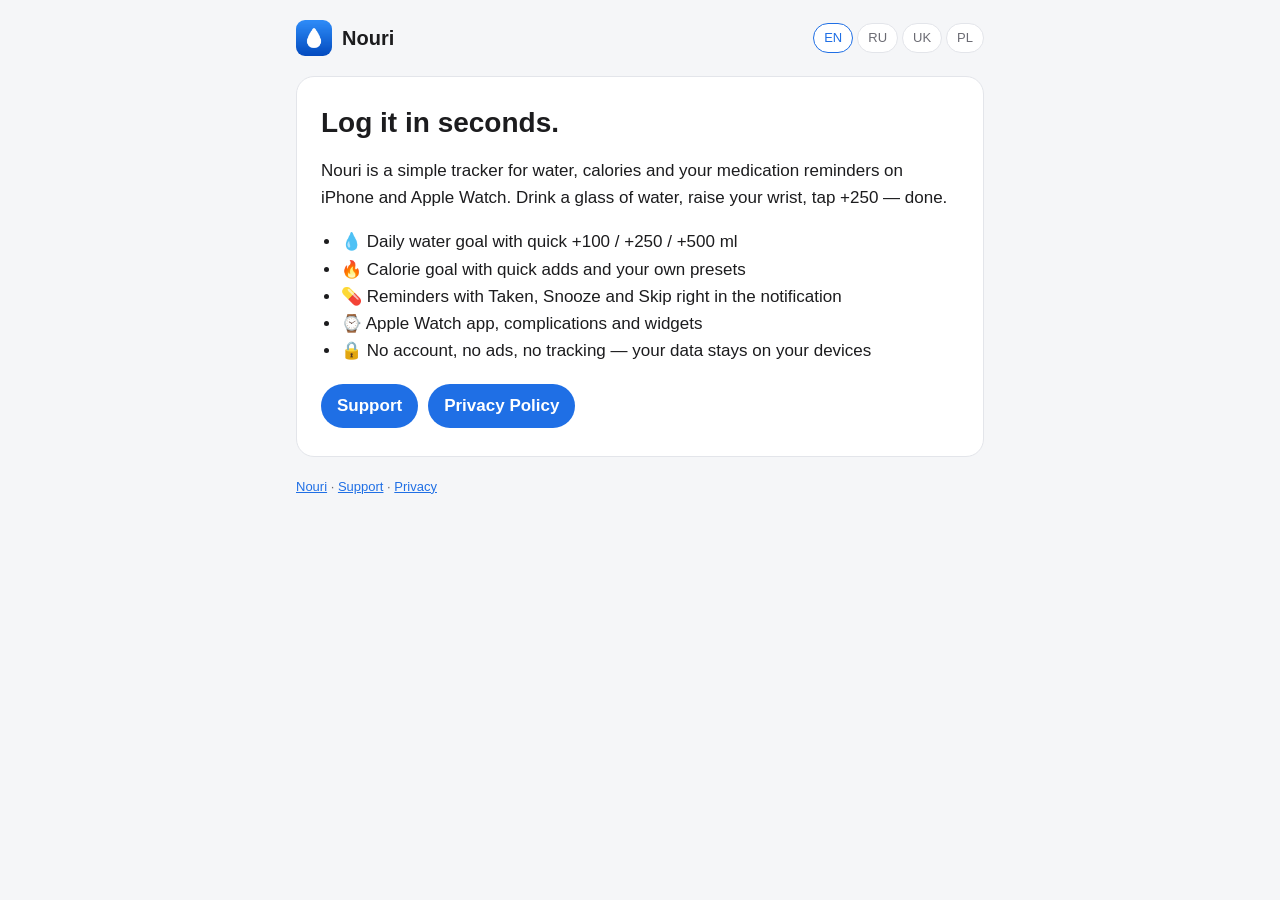
==== docs/index.html @ efb06db9 "feat: add support and privacy docs" ====
<!doctype html>
<html lang="en">
<head>
  <meta charset="utf-8">
  <meta name="viewport" content="width=device-width, initial-scale=1">
  <title>Nouri — Water, calories and medication reminders</title>
  <meta name="description" content="Log water, calories and medications in seconds on iPhone and Apple Watch.">
  <link rel="icon" href="icon.png">
  <link rel="stylesheet" href="style.css">
  <script defer src="i18n.js"></script>
</head>
<body>
<header>
  <a class="brand" href="index.html" data-internal><img src="icon.png" alt="">Nouri</a>
  <nav class="langs" aria-label="Language">
    <button data-set-lang="en">EN</button>
    <button data-set-lang="ru">RU</button>
    <button data-set-lang="uk">UK</button>
    <button data-set-lang="pl">PL</button>
  </nav>
</header>

<main>

<article data-lang="en" data-title="Nouri — Water, calories and medication reminders">
  <h1>Log it in seconds.</h1>
  <p>Nouri is a simple tracker for water, calories and your medication reminders on iPhone and Apple Watch. Drink a glass of water, raise your wrist, tap +250 — done.</p>
  <ul>
    <li>💧 Daily water goal with quick +100 / +250 / +500 ml</li>
    <li>🔥 Calorie goal with quick adds and your own presets</li>
    <li>💊 Reminders with Taken, Snooze and Skip right in the notification</li>
    <li>⌚ Apple Watch app, complications and widgets</li>
    <li>🔒 No account, no ads, no tracking — your data stays on your devices</li>
  </ul>
  <div class="links">
    <a href="support.html" data-internal>Support</a>
    <a href="privacy.html" data-internal>Privacy Policy</a>
  </div>
</article>

<article data-lang="ru" data-title="Nouri — вода, калории и напоминания о лекарствах" hidden>
  <h1>Запись за секунды.</h1>
  <p>Nouri — простой трекер воды, калорий и напоминаний о лекарствах для iPhone и Apple Watch. Выпили стакан воды, подняли запястье, нажали +250 — готово.</p>
  <ul>
    <li>💧 Дневная цель по воде и быстрые +100 / +250 / +500 мл</li>
    <li>🔥 Цель по калориям, быстрое добавление и свои шаблоны</li>
    <li>💊 Напоминания с кнопками «Принято», «Отложить» и «Пропустить» прямо в уведомлении</li>
    <li>⌚ Приложение для Apple Watch, расширения циферблата и виджеты</li>
    <li>🔒 Без аккаунта, рекламы и отслеживания — данные остаются на ваших устройствах</li>
  </ul>
  <div class="links">
    <a href="support.html" data-internal>Поддержка</a>
    <a href="privacy.html" data-internal>Конфиденциальность</a>
  </div>
</article>

<article data-lang="uk" data-title="Nouri — вода, калорії та нагадування про ліки" hidden>
  <h1>Запис за секунди.</h1>
  <p>Nouri — простий трекер води, калорій і нагадувань про ліки для iPhone та Apple Watch. Випили склянку води, підняли зап'ясток, натиснули +250 — готово.</p>
  <ul>
    <li>💧 Денна мета з води та швидкі +100 / +250 / +500 мл</li>
    <li>🔥 Мета з калорій, швидке додавання й власні шаблони</li>
    <li>💊 Нагадування з кнопками «Прийнято», «Відкласти» й «Пропустити» просто в сповіщенні</li>
    <li>⌚ Застосунок для Apple Watch, ускладнення циферблата й віджети</li>
    <li>🔒 Без облікового запису, реклами й відстеження — дані залишаються на ваших пристроях</li>
  </ul>
  <div class="links">
    <a href="support.html" data-internal>Підтримка</a>
    <a href="privacy.html" data-internal>Конфіденційність</a>
  </div>
</article>

<article data-lang="pl" data-title="Nouri — woda, kalorie i przypomnienia o lekach" hidden>
  <h1>Zapis w kilka sekund.</h1>
  <p>Nouri to prosty dziennik wody, kalorii i przypomnień o lekach na iPhone’a i Apple Watch. Wypij szklankę wody, unieś nadgarstek, stuknij +250 — gotowe.</p>
  <ul>
    <li>💧 Dzienny cel wody i szybkie +100 / +250 / +500 ml</li>
    <li>🔥 Cel kaloryczny, szybkie dodawanie i własne szablony</li>
    <li>💊 Przypomnienia z przyciskami „Przyjęto”, „Odłóż” i „Pomiń” prosto w powiadomieniu</li>
    <li>⌚ Aplikacja na Apple Watch, komplikacje i widżety</li>
    <li>🔒 Bez konta, reklam i śledzenia — dane pozostają na Twoich urządzeniach</li>
  </ul>
  <div class="links">
    <a href="support.html" data-internal>Pomoc</a>
    <a href="privacy.html" data-internal>Prywatność</a>
  </div>
</article>

</main>

<footer>
  <a href="index.html" data-internal>Nouri</a> · <a href="support.html" data-internal>Support</a> · <a href="privacy.html" data-internal>Privacy</a>
</footer>
</body>
</html>
---- docs/style.css ----
:root {
  --bg: #f5f6f8;
  --card: #ffffff;
  --text: #1c1c1e;
  --muted: #6b6b73;
  --accent: #1f6fe5;
  --border: #e3e5ea;
  color-scheme: light dark;
}

@media (prefers-color-scheme: dark) {
  :root {
    --bg: #0e0f12;
    --card: #1a1b20;
    --text: #f2f2f5;
    --muted: #a0a0aa;
    --accent: #5ea0ff;
    --border: #2a2c33;
  }
}

* { box-sizing: border-box; }

body {
  margin: 0;
  background: var(--bg);
  color: var(--text);
  font: 17px/1.6 -apple-system, BlinkMacSystemFont, "Segoe UI", Roboto, sans-serif;
}

header, main, footer {
  max-width: 720px;
  margin: 0 auto;
  padding: 0 16px;
}

header {
  display: flex;
  align-items: center;
  justify-content: space-between;
  gap: 12px;
  padding-top: 20px;
  flex-wrap: wrap;
}

.brand {
  display: flex;
  align-items: center;
  gap: 10px;
  color: var(--text);
  font-weight: 700;
  font-size: 20px;
  text-decoration: none;
}

.brand img { width: 36px; height: 36px; border-radius: 9px; }

.langs { display: flex; gap: 4px; }

.langs button {
  border: 1px solid var(--border);
  background: var(--card);
  color: var(--muted);
  border-radius: 999px;
  padding: 4px 10px;
  font: inherit;
  font-size: 13px;
  cursor: pointer;
}

.langs button[aria-pressed="true"] {
  color: var(--accent);
  border-color: var(--accent);
}

article {
  background: var(--card);
  border: 1px solid var(--border);
  border-radius: 18px;
  padding: 8px 24px 20px;
  margin: 20px 0;
}

h1 { font-size: 28px; line-height: 1.25; margin: 20px 0 4px; }
h2 { font-size: 19px; margin: 28px 0 6px; }
p, li { color: var(--text); }
.muted { color: var(--muted); font-size: 14px; }
a { color: var(--accent); }
ul { padding-left: 20px; }

.links {
  display: flex;
  flex-wrap: wrap;
  gap: 10px;
  margin: 20px 0 8px;
}

.links a {
  background: var(--accent);
  color: #fff;
  text-decoration: none;
  border-radius: 999px;
  padding: 8px 16px;
  font-weight: 600;
}

footer {
  color: var(--muted);
  font-size: 13px;
  padding-bottom: 32px;
}

@media (max-width: 480px) {
  article { padding: 4px 16px 16px; }
  h1 { font-size: 24px; }
}
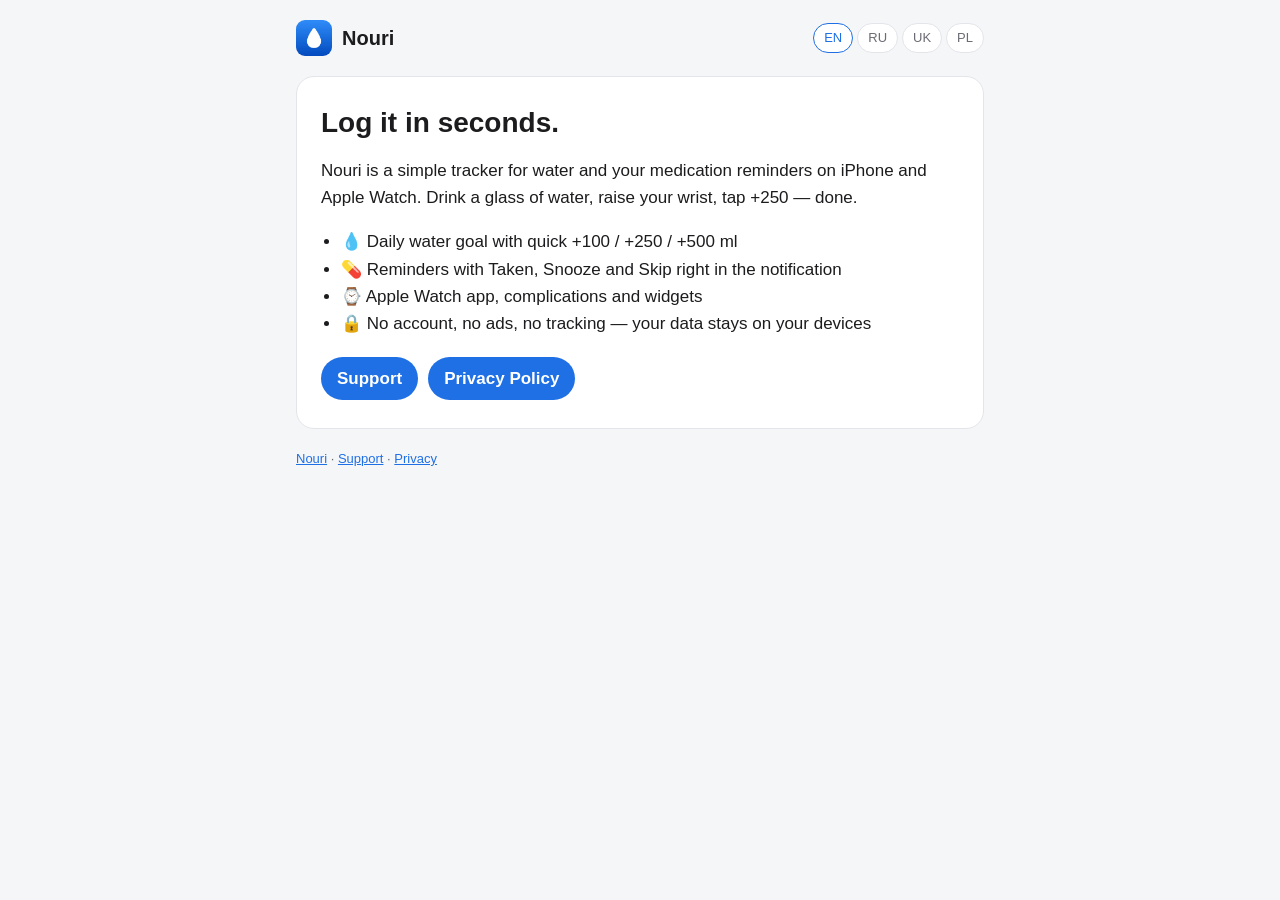
==== commit ab6ebfa8: "feat: v1.0.3 update ui, widgets, notifications" ====
--- a/docs/index.html
+++ b/docs/index.html
@@ -3,8 +3,8 @@
 <head>
   <meta charset="utf-8">
   <meta name="viewport" content="width=device-width, initial-scale=1">
-  <title>Nouri — Water, calories and medication reminders</title>
-  <meta name="description" content="Log water, calories and medications in seconds on iPhone and Apple Watch.">
+  <title>Nouri — Water and medication reminders</title>
+  <meta name="description" content="Log water and medications in seconds on iPhone and Apple Watch.">
   <link rel="icon" href="icon.png">
   <link rel="stylesheet" href="style.css">
   <script defer src="i18n.js"></script>
@@ -22,12 +22,11 @@
 
 <main>
 
-<article data-lang="en" data-title="Nouri — Water, calories and medication reminders">
+<article data-lang="en" data-title="Nouri — Water and medication reminders">
   <h1>Log it in seconds.</h1>
-  <p>Nouri is a simple tracker for water, calories and your medication reminders on iPhone and Apple Watch. Drink a glass of water, raise your wrist, tap +250 — done.</p>
+  <p>Nouri is a simple tracker for water and your medication reminders on iPhone and Apple Watch. Drink a glass of water, raise your wrist, tap +250 — done.</p>
   <ul>
     <li>💧 Daily water goal with quick +100 / +250 / +500 ml</li>
-    <li>🔥 Calorie goal with quick adds and your own presets</li>
     <li>💊 Reminders with Taken, Snooze and Skip right in the notification</li>
     <li>⌚ Apple Watch app, complications and widgets</li>
     <li>🔒 No account, no ads, no tracking — your data stays on your devices</li>
@@ -38,12 +37,11 @@
   </div>
 </article>
 
-<article data-lang="ru" data-title="Nouri — вода, калории и напоминания о лекарствах" hidden>
+<article data-lang="ru" data-title="Nouri — вода и напоминания о лекарствах" hidden>
   <h1>Запись за секунды.</h1>
-  <p>Nouri — простой трекер воды, калорий и напоминаний о лекарствах для iPhone и Apple Watch. Выпили стакан воды, подняли запястье, нажали +250 — готово.</p>
+  <p>Nouri — простой трекер воды и напоминаний о лекарствах для iPhone и Apple Watch. Выпили стакан воды, подняли запястье, нажали +250 — готово.</p>
   <ul>
     <li>💧 Дневная цель по воде и быстрые +100 / +250 / +500 мл</li>
-    <li>🔥 Цель по калориям, быстрое добавление и свои шаблоны</li>
     <li>💊 Напоминания с кнопками «Принято», «Отложить» и «Пропустить» прямо в уведомлении</li>
     <li>⌚ Приложение для Apple Watch, расширения циферблата и виджеты</li>
     <li>🔒 Без аккаунта, рекламы и отслеживания — данные остаются на ваших устройствах</li>
@@ -54,12 +52,11 @@
   </div>
 </article>
 
-<article data-lang="uk" data-title="Nouri — вода, калорії та нагадування про ліки" hidden>
+<article data-lang="uk" data-title="Nouri — вода та нагадування про ліки" hidden>
   <h1>Запис за секунди.</h1>
-  <p>Nouri — простий трекер води, калорій і нагадувань про ліки для iPhone та Apple Watch. Випили склянку води, підняли зап'ясток, натиснули +250 — готово.</p>
+  <p>Nouri — простий трекер води і нагадувань про ліки для iPhone та Apple Watch. Випили склянку води, підняли зап'ясток, натиснули +250 — готово.</p>
   <ul>
     <li>💧 Денна мета з води та швидкі +100 / +250 / +500 мл</li>
-    <li>🔥 Мета з калорій, швидке додавання й власні шаблони</li>
     <li>💊 Нагадування з кнопками «Прийнято», «Відкласти» й «Пропустити» просто в сповіщенні</li>
     <li>⌚ Застосунок для Apple Watch, ускладнення циферблата й віджети</li>
     <li>🔒 Без облікового запису, реклами й відстеження — дані залишаються на ваших пристроях</li>
@@ -70,12 +67,11 @@
   </div>
 </article>
 
-<article data-lang="pl" data-title="Nouri — woda, kalorie i przypomnienia o lekach" hidden>
+<article data-lang="pl" data-title="Nouri — woda i przypomnienia o lekach" hidden>
   <h1>Zapis w kilka sekund.</h1>
-  <p>Nouri to prosty dziennik wody, kalorii i przypomnień o lekach na iPhone’a i Apple Watch. Wypij szklankę wody, unieś nadgarstek, stuknij +250 — gotowe.</p>
+  <p>Nouri to prosty dziennik wody i przypomnień o lekach na iPhone’a i Apple Watch. Wypij szklankę wody, unieś nadgarstek, stuknij +250 — gotowe.</p>
   <ul>
     <li>💧 Dzienny cel wody i szybkie +100 / +250 / +500 ml</li>
-    <li>🔥 Cel kaloryczny, szybkie dodawanie i własne szablony</li>
     <li>💊 Przypomnienia z przyciskami „Przyjęto”, „Odłóż” i „Pomiń” prosto w powiadomieniu</li>
     <li>⌚ Aplikacja na Apple Watch, komplikacje i widżety</li>
     <li>🔒 Bez konta, reklam i śledzenia — dane pozostają na Twoich urządzeniach</li>
